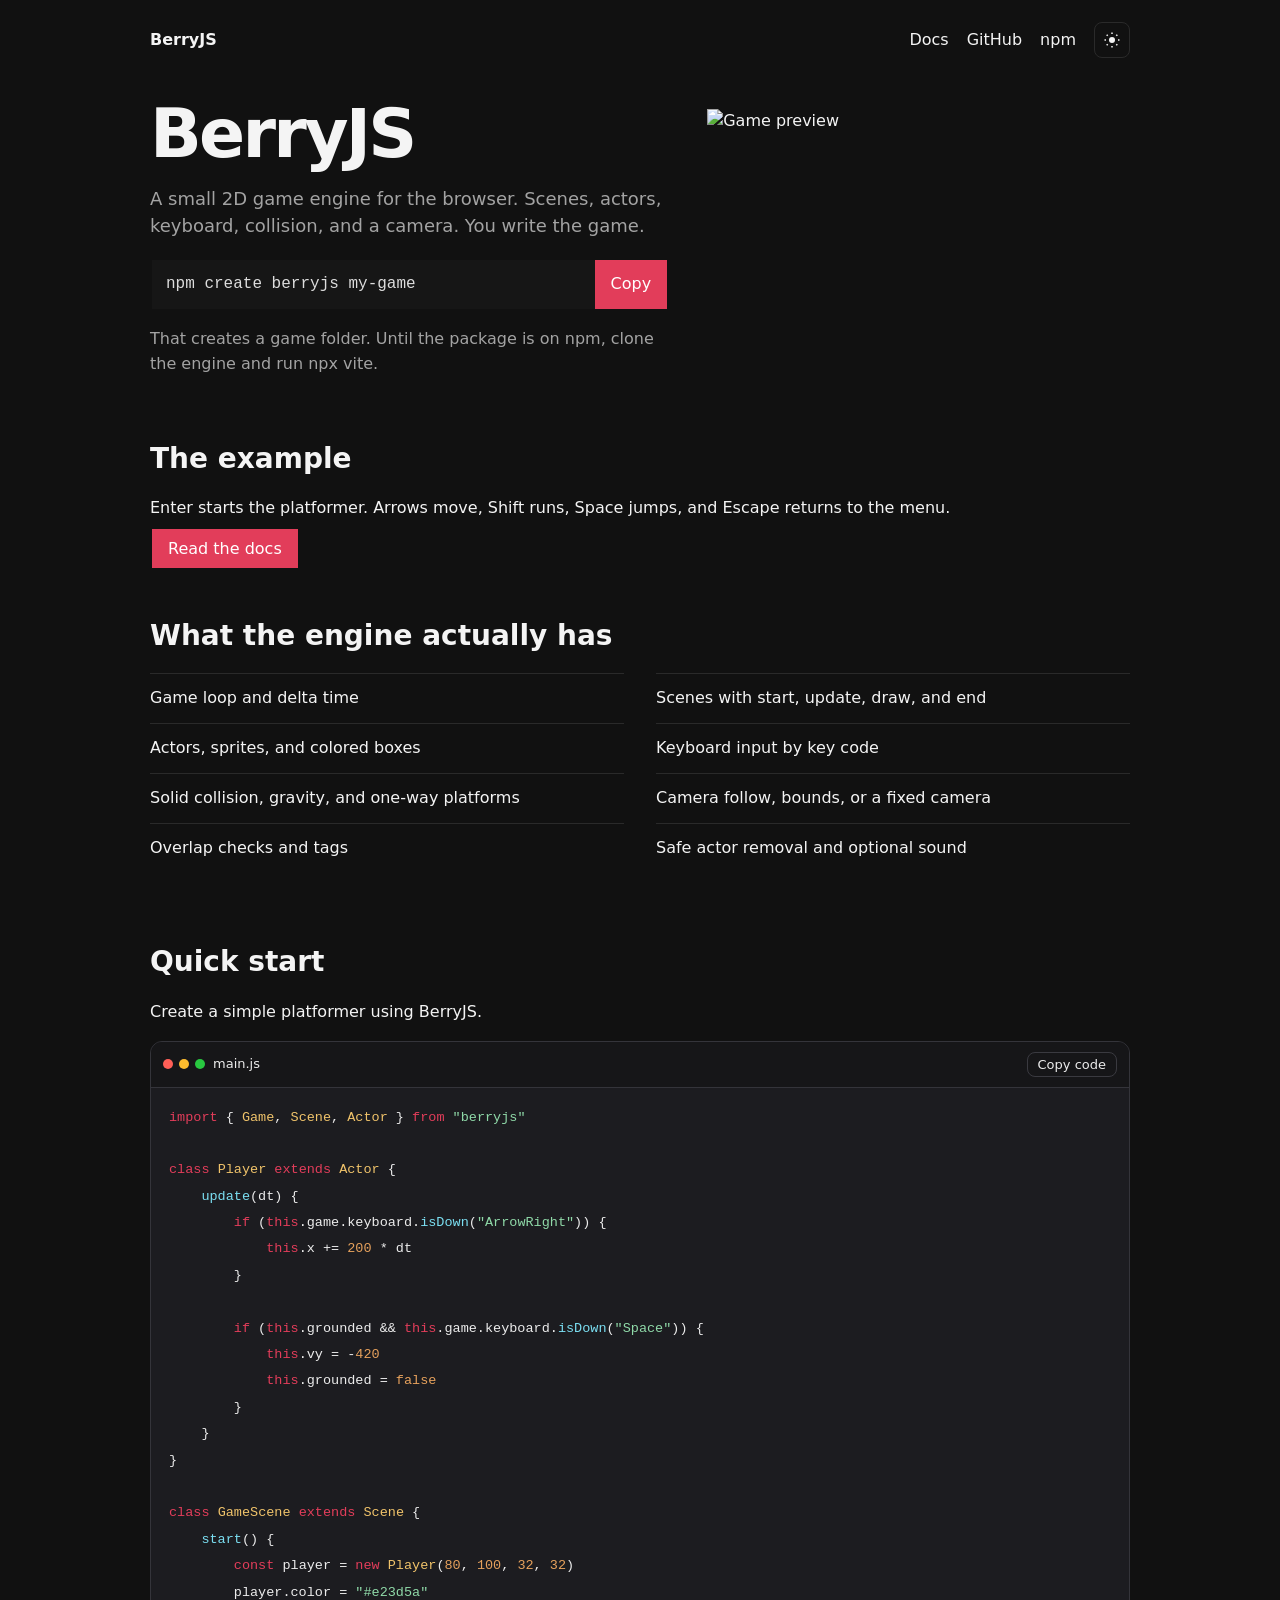
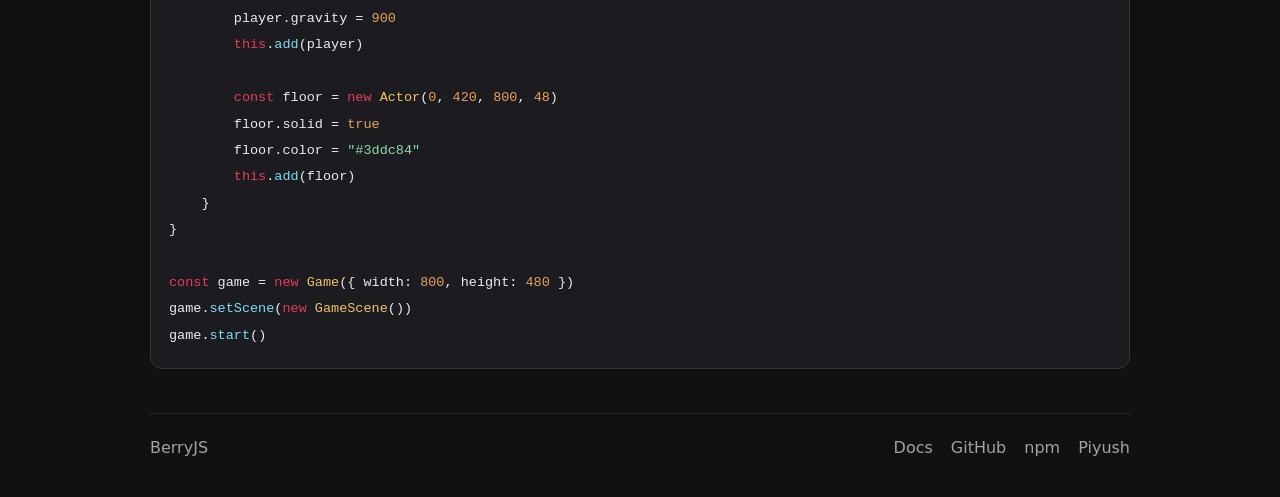
==== index.html @ 397bf36c "first commit" ====
﻿<!DOCTYPE html>
<html lang="en" data-theme="dark">
<head>
    <meta charset="UTF-8">
    <meta name="viewport" content="width=device-width, initial-scale=1">
    <title>BerryJS</title>
    <link rel="stylesheet" href="css/site.css">
    <link rel="icon" href="data:image/svg+xml,<svg xmlns=%22http://www.w3.org/2000/svg%22 viewBox=%220 0 100 100%22><text y=%22.9em%22 font-size=%2290%22>🍓</text></svg>">
</head>
<body>
    <a class="skip" href="#content">Skip to content</a>
    <div class="wrap">
        <header>
            <a class="brand" href="index.html">BerryJS</a>
            <nav>
                <a href="docs.html">Docs</a>
                <a data-link="github">GitHub</a>
                <a data-link="npm">npm</a>
                <button type="button" class="theme" aria-label="Switch to light mode"></button>
            </nav>
        </header>
        <main id="content">
            <section class="hero">
                <div>
                    <h1>BerryJS</h1>
                    <p class="lede">A small 2D game engine for the browser. Scenes, actors, keyboard, collision, and a camera. You write the game.</p>
                    <div class="install">
                        <code>npm create berryjs my-game</code>
                        <button type="button" data-copy="npm create berryjs my-game">Copy</button>
                    </div>
                    <p class="note">That creates a game folder. Until the package is on npm, clone the engine and run npx vite.</p>
                </div>
                <div class="preview" role="img" aria-label="The example game, with a player, a coin, and a green floor">
                  <img src="https://raw.githubusercontent.com/PiyuSX/BerryJs/main/docs/demo.png" alt="Game preview" width="530">
                </div>
            </section>
            <section>
                <h2>The example</h2>
                <p>Enter starts the platformer. Arrows move, Shift runs, Space jumps, and Escape returns to the menu.</p>
                <a class="button" href="docs.html">Read the docs</a>
            </section>
            <section>
                <h2>What the engine actually has</h2>
                <ul class="features">
                    <li>Game loop and delta time</li>
                    <li>Scenes with start, update, draw, and end</li>
                    <li>Actors, sprites, and colored boxes</li>
                    <li>Keyboard input by key code</li>
                    <li>Solid collision, gravity, and one-way platforms</li>
                    <li>Camera follow, bounds, or a fixed camera</li>
                    <li>Overlap checks and tags</li>
                    <li>Safe actor removal and optional sound</li>
                </ul>
            </section>
            <section>
                <h2>Quick start</h2>
                <p>Create a simple platformer using BerryJS.</p>
                <div class="code-window">
                    <div class="code-bar">
                        <span class="dots" aria-hidden="true"><i></i><i></i><i></i></span>
                        <span class="code-name">main.js</span>
                        <button type="button" class="copy-code">Copy code</button>
                    </div>
                    <pre><code>import { Game, Scene, Actor } from "berryjs"

class Player extends Actor {
    update(dt) {
        if (this.game.keyboard.isDown("ArrowRight")) {
            this.x += 200 * dt
        }

        if (this.grounded && this.game.keyboard.isDown("Space")) {
            this.vy = -420
            this.grounded = false
        }
    }
}

class GameScene extends Scene {
    start() {
        const player = new Player(80, 100, 32, 32)
        player.color = "#e23d5a"
        player.gravity = 900
        this.add(player)

        const floor = new Actor(0, 420, 800, 48)
        floor.solid = true
        floor.color = "#3ddc84"
        this.add(floor)
    }
}

const game = new Game({ width: 800, height: 480 })
game.setScene(new GameScene())
game.start()</code></pre>
                </div>
            </section>
        </main>
        <footer>
            <span>BerryJS</span>
            <nav>
                <a href="docs.html">Docs</a>
                <a data-link="github">GitHub</a>
                <a data-link="npm">npm</a>
                <a data-link="author">Piyush</a>
            </nav>
        </footer>
    </div>
    <script src="js/config.js"></script>
    <script src="js/site.js"></script>
</body>
</html>
---- css/site.css ----
﻿:root {
    --bg: #111111;
    --ink: #f4f4f4;
    --muted: #a3a3a3;
    --line: #2a2a2a;
    --berry: #e23d5a;
    --green: #3ddc84;
    --code: #f7f3ec;
    --code-bar: #f3efe6;
    --code-ink: #3d342c;
}

html[data-theme="light"] {
    --bg: #f3efe8;
    --ink: #1c1c1c;
    --muted: #5e574f;
    --line: #e4dccf;
}

* { box-sizing: border-box; }
html { scroll-behavior: smooth; }

body {
    margin: 0;
    background: var(--bg);
    color: var(--ink);
    font: 16px/1.55 "Segoe UI", system-ui, sans-serif;
}

a { color: inherit; text-decoration: none; }
a:hover { color: var(--berry); }
:focus-visible { outline: 2px solid var(--berry); outline-offset: 3px; }

.skip {
    position: absolute;
    left: 12px;
    top: -40px;
    background: white;
    color: #111;
    padding: 6px 10px;
}
.skip:focus { top: 12px; }

.wrap {
    width: min(980px, calc(100% - 32px));
    margin: 0 auto;
}

header, footer {
    display: flex;
    justify-content: space-between;
    align-items: center;
    gap: 16px;
}
header { padding: 22px 0 8px; }
.brand { font-weight: 700; }
nav { display: flex; align-items: center; gap: 18px; }

.theme {
    width: 36px;
    height: 36px;
    display: inline-flex;
    align-items: center;
    justify-content: center;
    padding: 0;
    border-radius: 8px;
    border: 1px solid var(--line);
    background: transparent;
    color: var(--ink);
    cursor: pointer;
}
.theme svg { display: block; }

.hero {
    display: grid;
    grid-template-columns: 1.1fr 0.9fr;
    gap: 36px;
    align-items: center;
    padding: 36px 0 18px;
}

h1 {
    margin: 0 0 12px;
    font-size: clamp(42px, 7vw, 68px);
    line-height: 0.95;
    letter-spacing: -0.04em;
}
h2 { margin: 0 0 12px; font-size: 28px; }
.lede, .note { color: var(--muted); }
.lede { font-size: 18px; max-width: 38rem; }

.install {
    display: flex;
    max-width: 520px;
    margin: 18px 0 8px;
}
.install code {
    flex: 1;
    background: #161616;
    color: #ddd;
    border: 2px solid #111;
    border-right: 0;
    padding: 12px 14px;
    box-shadow: 4px 4px 0 #111;
    font-family: Consolas, ui-monospace, monospace;
}
.install button, .button {
    background: var(--berry);
    color: white;
    border: 2px solid #111;
    box-shadow: 4px 4px 0 #111;
    font: inherit;
    padding: 10px 16px;
    cursor: pointer;
    text-decoration: none;
}
.install button { border-left: 0; }

.preview {
    height: 280px;
    position: relative;
    background: #111;
    border: 2px solid #111;
    box-shadow: 8px 8px 0 #111;
    overflow: hidden;
}
.preview .score {
    position: absolute;
    top: 12px;
    left: 14px;
    color: white;
    font-size: 13px;
}
.preview .floor {
    position: absolute;
    left: 0;
    right: 0;
    bottom: 36px;
    height: 26px;
    background: var(--green);
}
.preview .guy {
    position: absolute;
    left: 46%;
    bottom: 62px;
    width: 18px;
    height: 28px;
    background: #3d6fbf;
}
.preview .coin {
    position: absolute;
    right: 18%;
    bottom: 62px;
    width: 10px;
    height: 10px;
    background: #ffd000;
}

section { padding: 26px 0; }

.features {
    display: grid;
    grid-template-columns: 1fr 1fr;
    gap: 0 32px;
    padding: 0;
    list-style: none;
}
.features li {
    border-top: 1px solid var(--line);
    padding: 12px 0;
}

.code-window {
    margin: 14px 0 18px;
    background: var(--code);
    border: 1px solid #e6dfd4;
    border-radius: 12px;
    overflow: hidden;
    max-width: 100%;
}
.code-bar {
    display: flex;
    align-items: center;
    gap: 8px;
    padding: 10px 12px;
    background: var(--code-bar);
    border-bottom: 1px solid #e6dfd4;
    color: var(--code-ink);
    font-size: 13px;
}
.dots { display: flex; gap: 6px; }
.dots i {
    width: 10px;
    height: 10px;
    border-radius: 50%;
    display: block;
}
.dots i:nth-child(1) { background: #ff5f57; }
.dots i:nth-child(2) { background: #febc2e; }
.dots i:nth-child(3) { background: #28c840; }
.copy-code {
    margin-left: auto;
    background: transparent;
    color: var(--code-ink);
    border: 1px solid #d9d0c4;
    border-radius: 8px;
    box-shadow: none;
    padding: 4px 10px;
    font: 13px "Segoe UI", system-ui, sans-serif;
    cursor: pointer;
}
.code-window pre {
    margin: 0;
    padding: 16px 18px 20px;
    overflow-x: auto;
    background: transparent;
    border: 0;
    box-shadow: none;
    line-height: 1.65;
    tab-size: 4;
}
.code-window code {
    font-family: Consolas, ui-monospace, monospace;
    font-size: 13.5px;
    color: var(--code-ink);
    white-space: pre;
}
.tok-k { color: #c4554a; }
.tok-s { color: #2f8f5b; }
.tok-n { color: #c47b2b; }
.tok-cl { color: #a15c38; }
.tok-c { color: #8a7568; }

.contents { display: flex; flex-wrap: wrap; gap: 14px; }
.docs h2 { margin-top: 34px; }

footer {
    border-top: 1px solid var(--line);
    padding: 22px 0 36px;
    color: var(--muted);
}

@media (max-width: 760px) {
    header, .hero, footer, .install { display: block; }
    nav { margin-top: 12px; }
    .features { grid-template-columns: 1fr; }
    .install button { margin-top: 8px; border-left: 2px solid #111; }
    .preview { margin-top: 22px; }
}

html[data-theme="dark"] {
    --code: #1c1c20;
    --code-bar: #161618;
    --code-ink: #ececec;
}

html[data-theme="dark"] .code-window,
html[data-theme="dark"] .code-bar {
    border-color: #34343a;
}

html[data-theme="dark"] .copy-code {
    color: #ececec;
    border-color: #3a3a40;
}

html[data-theme="dark"] .tok-k { color: #e23d5a; }
html[data-theme="dark"] .tok-s { color: #8fd9a8; }
html[data-theme="dark"] .tok-n { color: #e6a15c; }
html[data-theme="dark"] .tok-cl { color: #f0c36a; }
html[data-theme="dark"] .tok-c { color: #8d8d8d; }
html[data-theme="dark"] .tok-f { color: #7bdff2; }
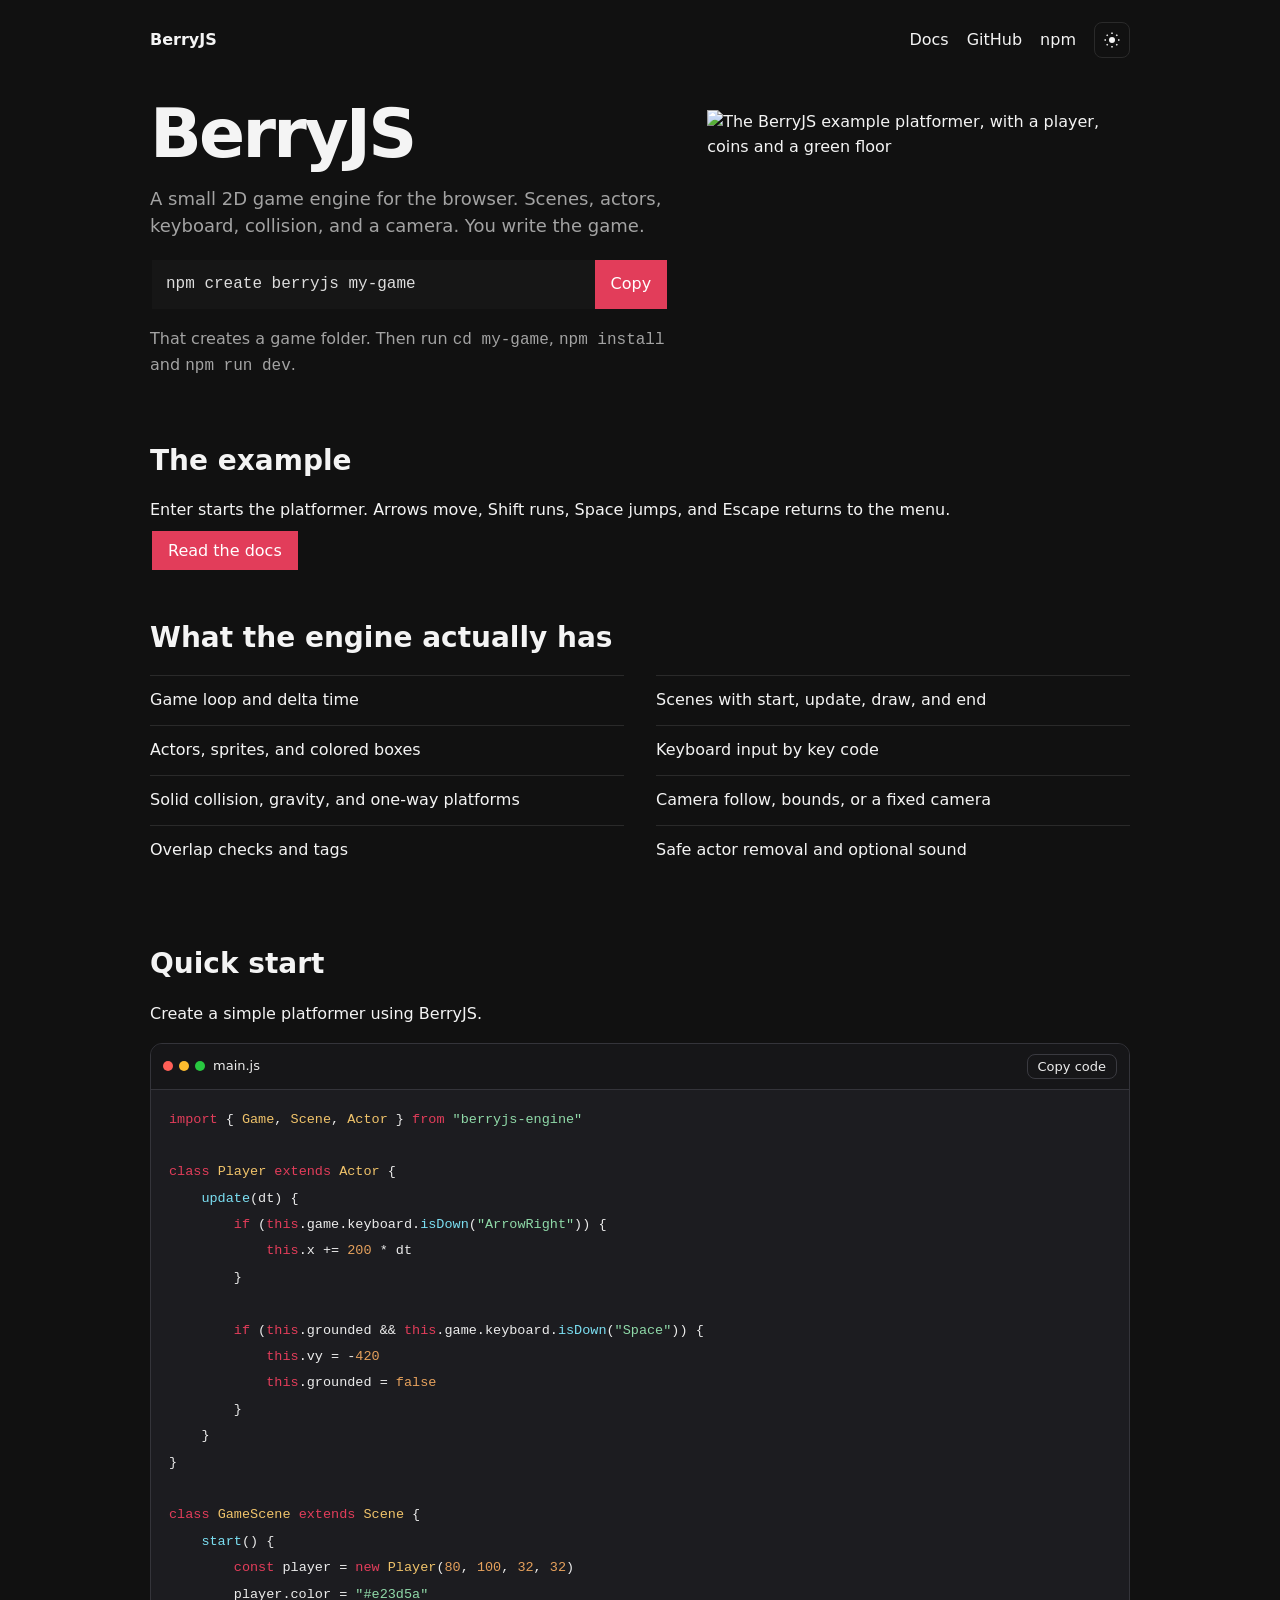
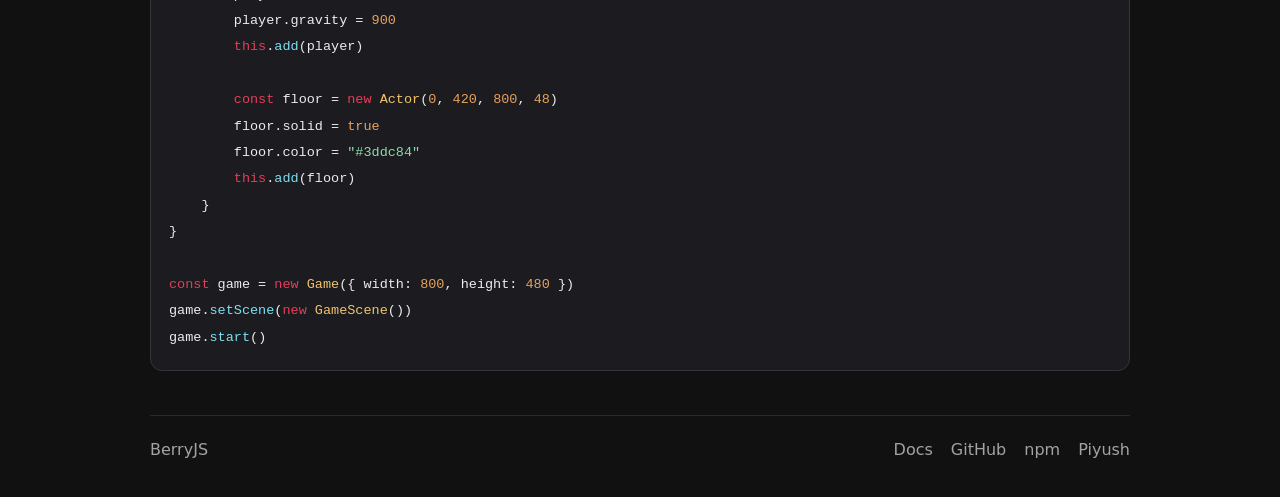
==== commit c7cef2dd: "Update documentation and configuration for BerryJS engine" ====
--- a/index.html
+++ b/index.html
@@ -3,6 +3,7 @@
 <head>
     <meta charset="UTF-8">
     <meta name="viewport" content="width=device-width, initial-scale=1">
+    <meta name="description" content="BerryJS is a small 2D game engine for the browser: scenes, actors, keyboard, collision and a camera.">
     <title>BerryJS</title>
     <link rel="stylesheet" href="css/site.css">
     <link rel="icon" href="data:image/svg+xml,<svg xmlns=%22http://www.w3.org/2000/svg%22 viewBox=%220 0 100 100%22><text y=%22.9em%22 font-size=%2290%22>🍓</text></svg>">
@@ -28,10 +29,10 @@
                         <code>npm create berryjs my-game</code>
                         <button type="button" data-copy="npm create berryjs my-game">Copy</button>
                     </div>
-                    <p class="note">That creates a game folder. Until the package is on npm, clone the engine and run npx vite.</p>
+                    <p class="note">That creates a game folder. Then run <code>cd my-game</code>, <code>npm install</code> and <code>npm run dev</code>.</p>
                 </div>
-                <div class="preview" role="img" aria-label="The example game, with a player, a coin, and a green floor">
-                  <img src="https://raw.githubusercontent.com/PiyuSX/BerryJs/main/docs/demo.png" alt="Game preview" width="530">
+                <div class="preview">
+                  <img src="https://raw.githubusercontent.com/PiyuSX/BerryJs/main/docs/demo.png" alt="The BerryJS example platformer, with a player, coins and a green floor" width="530" height="280">
                 </div>
             </section>
             <section>
@@ -61,7 +62,7 @@
                         <span class="code-name">main.js</span>
                         <button type="button" class="copy-code">Copy code</button>
                     </div>
-                    <pre><code>import { Game, Scene, Actor } from "berryjs"
+                    <pre><code>import { Game, Scene, Actor } from "berryjs-engine"
 
 class Player extends Actor {
     update(dt) {
--- a/css/site.css
+++ b/css/site.css
@@ -270,3 +270,5 @@
 html[data-theme="dark"] .tok-cl { color: #f0c36a; }
 html[data-theme="dark"] .tok-c { color: #8d8d8d; }
 html[data-theme="dark"] .tok-f { color: #7bdff2; }
+
+.preview img { display: block; width: 100%; height: 100%; object-fit: cover; }
